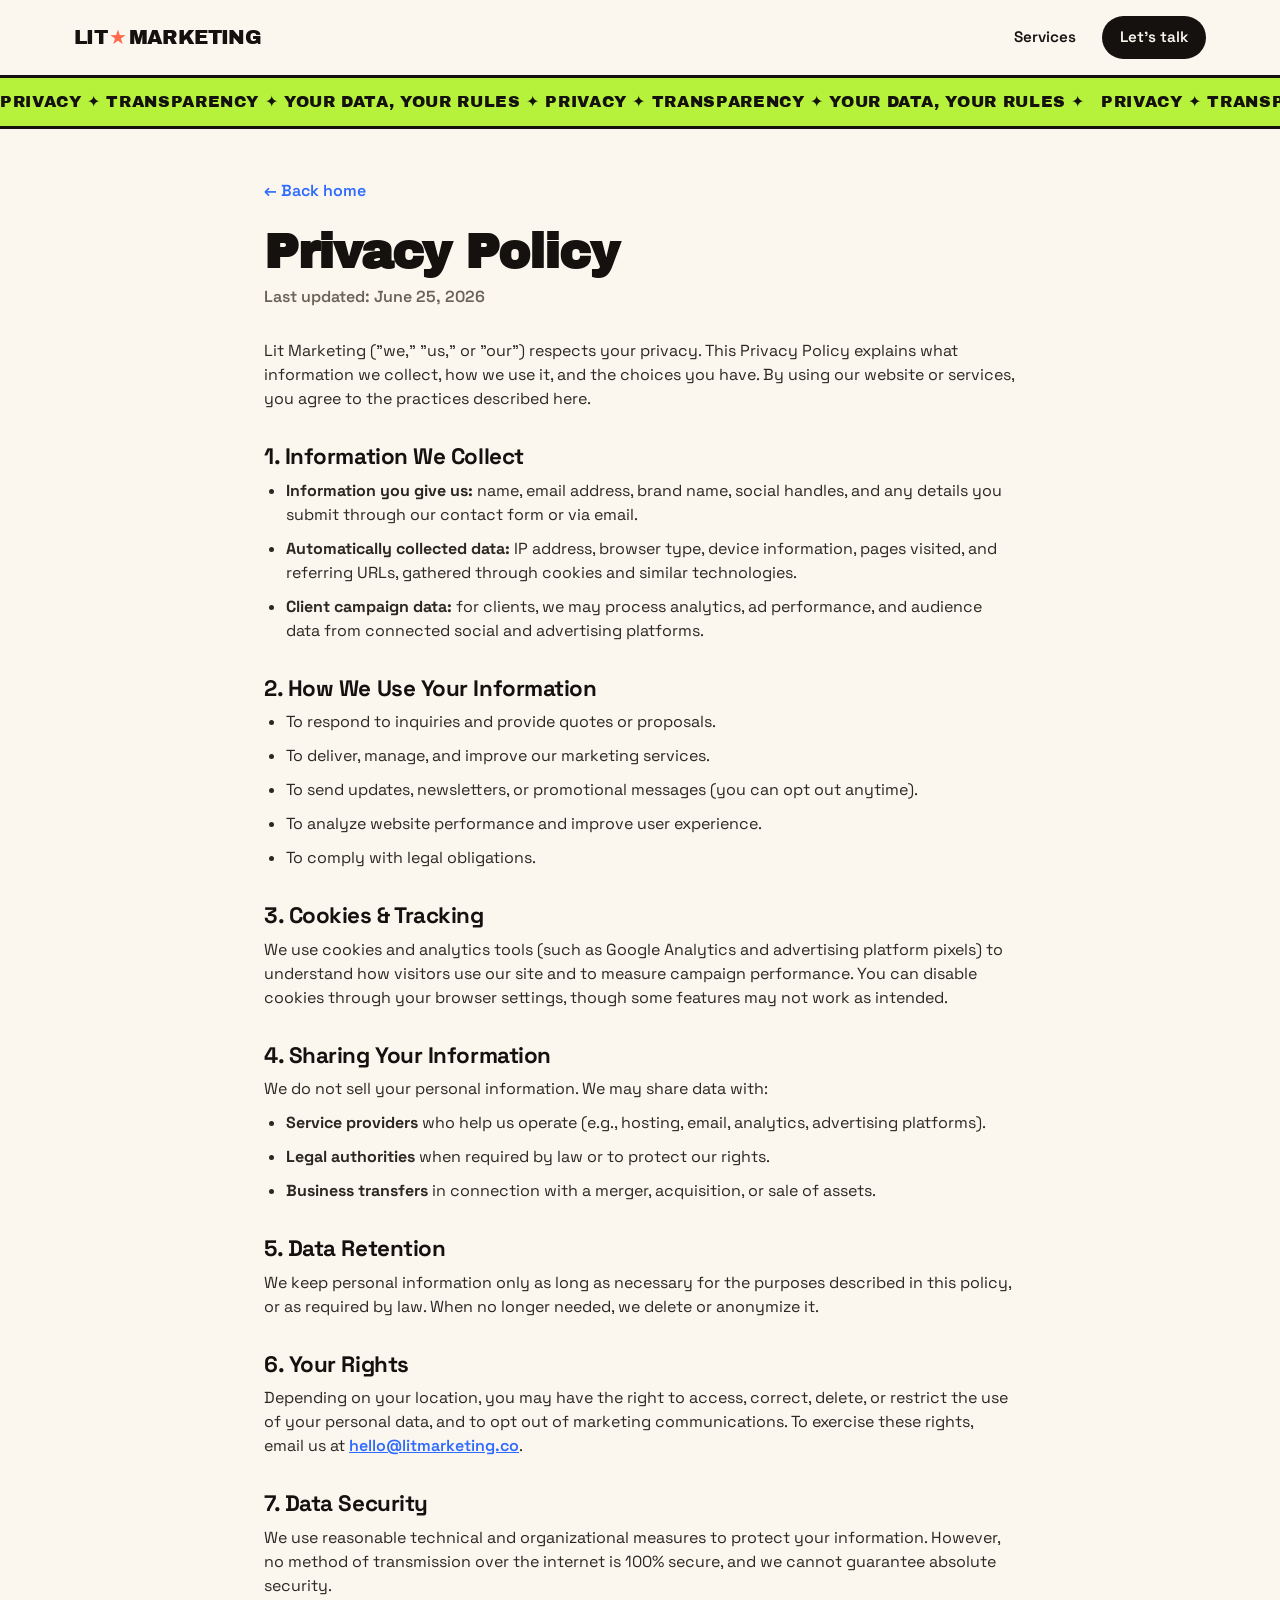
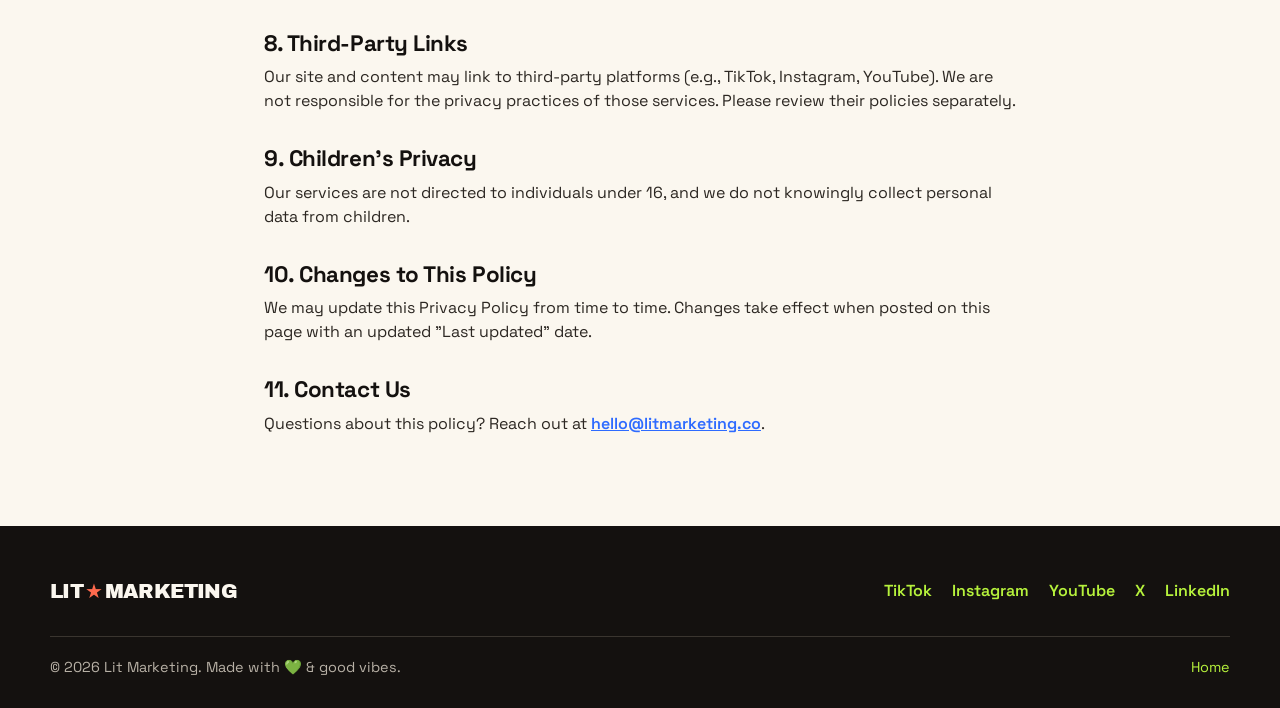
==== privacy.html @ 9ae71920 "Initial commit: Lit Marketing landing page + privacy policy" ====
<!DOCTYPE html>
<html lang="en">
<head>
  <meta charset="UTF-8" />
  <meta name="viewport" content="width=device-width, initial-scale=1.0" />
  <title>Privacy Policy — Lit Marketing</title>
  <meta name="description" content="How Lit Marketing collects, uses, and protects your data." />
  <link rel="preconnect" href="https://fonts.googleapis.com" />
  <link rel="preconnect" href="https://fonts.gstatic.com" crossorigin />
  <link href="https://fonts.googleapis.com/css2?family=Space+Grotesk:wght@400;500;600;700&family=Archivo+Black&display=swap" rel="stylesheet" />
  <link rel="stylesheet" href="styles.css" />
  <style>
    .legal { max-width: 800px; margin: 0 auto; padding: 50px 24px 80px; }
    .legal h1 { font-family: 'Archivo Black', sans-serif; font-size: clamp(2rem, 5vw, 3rem); }
    .legal .updated { color: var(--muted); font-weight: 600; margin: 8px 0 30px; }
    .legal h2 { font-size: 1.4rem; margin: 34px 0 10px; }
    .legal p, .legal li { color: #2c2722; margin-bottom: 10px; }
    .legal ul { padding-left: 22px; }
    .legal a { color: var(--blue); font-weight: 600; }
    .back { display: inline-block; margin-bottom: 24px; font-weight: 700; color: var(--ink); text-decoration: none; }
  </style>
</head>
<body>
  <header class="nav">
    <a href="index.html" class="logo">LIT<span>★</span>MARKETING</a>
    <nav class="nav-links">
      <a href="index.html#services">Services</a>
      <a href="index.html#contact" class="nav-cta">Let's talk</a>
    </nav>
  </header>

  <div class="marquee">
    <div class="marquee-track">
      <span>PRIVACY ✦ TRANSPARENCY ✦ YOUR DATA, YOUR RULES ✦ PRIVACY ✦ TRANSPARENCY ✦ YOUR DATA, YOUR RULES ✦ </span>
      <span>PRIVACY ✦ TRANSPARENCY ✦ YOUR DATA, YOUR RULES ✦ PRIVACY ✦ TRANSPARENCY ✦ YOUR DATA, YOUR RULES ✦ </span>
    </div>
  </div>

  <main class="legal">
    <a href="index.html" class="back">← Back home</a>
    <h1>Privacy Policy</h1>
    <p class="updated">Last updated: June 25, 2026</p>

    <p>Lit Marketing ("we," "us," or "our") respects your privacy. This Privacy Policy explains what information we collect, how we use it, and the choices you have. By using our website or services, you agree to the practices described here.</p>

    <h2>1. Information We Collect</h2>
    <ul>
      <li><strong>Information you give us:</strong> name, email address, brand name, social handles, and any details you submit through our contact form or via email.</li>
      <li><strong>Automatically collected data:</strong> IP address, browser type, device information, pages visited, and referring URLs, gathered through cookies and similar technologies.</li>
      <li><strong>Client campaign data:</strong> for clients, we may process analytics, ad performance, and audience data from connected social and advertising platforms.</li>
    </ul>

    <h2>2. How We Use Your Information</h2>
    <ul>
      <li>To respond to inquiries and provide quotes or proposals.</li>
      <li>To deliver, manage, and improve our marketing services.</li>
      <li>To send updates, newsletters, or promotional messages (you can opt out anytime).</li>
      <li>To analyze website performance and improve user experience.</li>
      <li>To comply with legal obligations.</li>
    </ul>

    <h2>3. Cookies & Tracking</h2>
    <p>We use cookies and analytics tools (such as Google Analytics and advertising platform pixels) to understand how visitors use our site and to measure campaign performance. You can disable cookies through your browser settings, though some features may not work as intended.</p>

    <h2>4. Sharing Your Information</h2>
    <p>We do not sell your personal information. We may share data with:</p>
    <ul>
      <li><strong>Service providers</strong> who help us operate (e.g., hosting, email, analytics, advertising platforms).</li>
      <li><strong>Legal authorities</strong> when required by law or to protect our rights.</li>
      <li><strong>Business transfers</strong> in connection with a merger, acquisition, or sale of assets.</li>
    </ul>

    <h2>5. Data Retention</h2>
    <p>We keep personal information only as long as necessary for the purposes described in this policy, or as required by law. When no longer needed, we delete or anonymize it.</p>

    <h2>6. Your Rights</h2>
    <p>Depending on your location, you may have the right to access, correct, delete, or restrict the use of your personal data, and to opt out of marketing communications. To exercise these rights, email us at <a href="mailto:hello@litmarketing.co">hello@litmarketing.co</a>.</p>

    <h2>7. Data Security</h2>
    <p>We use reasonable technical and organizational measures to protect your information. However, no method of transmission over the internet is 100% secure, and we cannot guarantee absolute security.</p>

    <h2>8. Third-Party Links</h2>
    <p>Our site and content may link to third-party platforms (e.g., TikTok, Instagram, YouTube). We are not responsible for the privacy practices of those services. Please review their policies separately.</p>

    <h2>9. Children's Privacy</h2>
    <p>Our services are not directed to individuals under 16, and we do not knowingly collect personal data from children.</p>

    <h2>10. Changes to This Policy</h2>
    <p>We may update this Privacy Policy from time to time. Changes take effect when posted on this page with an updated "Last updated" date.</p>

    <h2>11. Contact Us</h2>
    <p>Questions about this policy? Reach out at <a href="mailto:hello@litmarketing.co">hello@litmarketing.co</a>.</p>
  </main>

  <footer class="footer">
    <div class="footer-top">
      <a href="index.html" class="logo">LIT<span>★</span>MARKETING</a>
      <div class="socials">
        <a href="#">TikTok</a><a href="#">Instagram</a><a href="#">YouTube</a><a href="#">X</a><a href="#">LinkedIn</a>
      </div>
    </div>
    <div class="footer-bottom">
      <span>© 2026 Lit Marketing. Made with 💚 &amp; good vibes.</span>
      <a href="index.html">Home</a>
    </div>
  </footer>
</body>
</html>
---- styles.css ----
/* ===== LIT MARKETING — styles ===== */
:root {
  --cream: #FBF7EF;
  --ink: #14110F;
  --green: #B6F23C;   /* lime */
  --coral: #FF6A4D;   /* warm coral */
  --blue: #2E6BFF;    /* electric blue */
  --yellow: #FFD23F;  /* sun yellow */
  --teal: #0FB6A8;
  --muted: #6b6258;
  --radius: 22px;
  --shadow: 0 10px 0 var(--ink);
}

* { margin: 0; padding: 0; box-sizing: border-box; }
html { scroll-behavior: smooth; }
body {
  font-family: 'Space Grotesk', system-ui, sans-serif;
  background: var(--cream);
  color: var(--ink);
  line-height: 1.5;
  overflow-x: hidden;
}
h1, h2, h3 { line-height: 1.05; letter-spacing: -0.02em; }
.section { max-width: 1180px; margin: 0 auto; padding: 90px 24px; }
.eyebrow { font-weight: 700; color: var(--coral); text-transform: uppercase; letter-spacing: 0.08em; font-size: 0.85rem; }

/* ===== NAV ===== */
.nav {
  position: sticky; top: 0; z-index: 50;
  display: flex; align-items: center; justify-content: space-between;
  padding: 16px 24px; max-width: 1180px; margin: 0 auto;
  background: rgba(251,247,239,0.85); backdrop-filter: blur(8px);
}
.logo {
  font-family: 'Archivo Black', sans-serif; font-size: 1.25rem;
  text-decoration: none; color: var(--ink); letter-spacing: -0.03em;
}
.logo span { color: var(--coral); margin: 0 2px; }
.nav-links { display: flex; align-items: center; gap: 26px; }
.nav-links a { text-decoration: none; color: var(--ink); font-weight: 600; font-size: 0.95rem; }
.nav-links a:hover { color: var(--coral); }
.nav-cta {
  background: var(--ink); color: var(--cream) !important;
  padding: 10px 18px; border-radius: 999px;
}
.nav-cta:hover { background: var(--coral); }

/* ===== MARQUEE ===== */
.marquee { background: var(--green); border-top: 3px solid var(--ink); border-bottom: 3px solid var(--ink); overflow: hidden; padding: 12px 0; }
.marquee-track { display: flex; white-space: nowrap; animation: scroll 24s linear infinite; font-family: 'Archivo Black', sans-serif; font-size: 1rem; letter-spacing: 0.04em; }
.marquee-track span { padding-right: 1rem; }
@keyframes scroll { to { transform: translateX(-50%); } }

/* ===== HERO ===== */
.hero { max-width: 1000px; margin: 0 auto; padding: 70px 24px 50px; text-align: center; }
.hero-badge {
  display: inline-block; background: var(--yellow); border: 2px solid var(--ink);
  padding: 6px 16px; border-radius: 999px; font-weight: 700; font-size: 0.85rem;
  box-shadow: 4px 4px 0 var(--ink); margin-bottom: 26px;
}
.hero h1 { font-family: 'Archivo Black', sans-serif; font-size: clamp(2.6rem, 7vw, 5.4rem); }
.hl-green { background: var(--green); padding: 0 10px; border-radius: 10px; }
.hl-coral { color: var(--coral); }
.wink { color: var(--blue); }
.hero-sub { max-width: 620px; margin: 26px auto 0; font-size: 1.15rem; color: var(--muted); }
.hero-cta { display: flex; gap: 14px; justify-content: center; margin: 34px 0 50px; flex-wrap: wrap; }
.btn {
  display: inline-block; font-weight: 700; text-decoration: none;
  padding: 14px 26px; border-radius: 999px; border: 2px solid var(--ink);
  transition: transform 0.12s ease, box-shadow 0.12s ease; font-size: 1rem;
}
.btn:active { transform: translate(3px,3px); box-shadow: none !important; }
.btn-dark { background: var(--ink); color: var(--cream); box-shadow: 5px 5px 0 var(--coral); }
.btn-dark:hover { box-shadow: 7px 7px 0 var(--coral); transform: translate(-1px,-1px); }
.btn-ghost { background: var(--cream); color: var(--ink); box-shadow: 5px 5px 0 var(--ink); }
.btn-ghost:hover { box-shadow: 7px 7px 0 var(--ink); transform: translate(-1px,-1px); }
.hero-stats { display: flex; gap: 40px; justify-content: center; flex-wrap: wrap; }
.hero-stats div { display: flex; flex-direction: column; }
.hero-stats strong { font-family: 'Archivo Black', sans-serif; font-size: 1.8rem; }
.hero-stats span { color: var(--muted); font-size: 0.9rem; }

/* ===== LOGOS ===== */
.logos { text-align: center; padding: 20px 24px 10px; }
.logos > span { text-transform: uppercase; letter-spacing: 0.15em; font-size: 0.75rem; color: var(--muted); font-weight: 700; }
.logo-row { display: flex; gap: 30px; justify-content: center; flex-wrap: wrap; margin-top: 12px; opacity: 0.7; }
.logo-row b { font-family: 'Archivo Black', sans-serif; font-size: 1.05rem; }

/* ===== SECTION HEAD ===== */
.section-head { max-width: 700px; margin: 0 auto 50px; text-align: center; }
.section-head h2 { font-family: 'Archivo Black', sans-serif; font-size: clamp(2rem, 5vw, 3.2rem); margin: 12px 0; }
.section-head p { color: var(--muted); font-size: 1.1rem; }

/* ===== CARDS ===== */
.cards { display: grid; grid-template-columns: repeat(4, 1fr); gap: 20px; }
.card {
  border: 2px solid var(--ink); border-radius: var(--radius); padding: 26px 22px;
  box-shadow: 6px 6px 0 var(--ink); transition: transform 0.15s ease, box-shadow 0.15s ease;
}
.card:hover { transform: translate(-2px,-2px); box-shadow: 9px 9px 0 var(--ink); }
.card-emoji { font-size: 2rem; margin-bottom: 10px; }
.card h3 { font-size: 1.2rem; margin-bottom: 8px; }
.card p { font-size: 0.95rem; color: #2c2722; }
.c-green { background: var(--green); }
.c-coral { background: var(--coral); color: #fff; }
.c-coral p { color: #fff4f1; }
.c-blue { background: var(--blue); color: #fff; }
.c-blue p { color: #eef2ff; }
.c-yellow { background: var(--yellow); }

/* ===== WORK / RESULTS ===== */
.work { background: var(--ink); color: var(--cream); max-width: none; }
.work .section-head h2 { color: var(--cream); }
.result-grid { max-width: 1180px; margin: 0 auto; display: grid; grid-template-columns: repeat(4,1fr); gap: 20px; }
.result { border: 2px solid var(--green); border-radius: var(--radius); padding: 28px 22px; }
.result strong { font-family: 'Archivo Black', sans-serif; font-size: 2.6rem; color: var(--green); display: block; }
.result span { color: #d8d2c8; font-size: 0.95rem; }

/* ===== STEPS ===== */
.steps { display: grid; grid-template-columns: repeat(4,1fr); gap: 20px; }
.step { border-bottom: 3px solid var(--ink); padding: 18px 10px 22px; }
.step-num { font-family: 'Archivo Black', sans-serif; font-size: 2.2rem; color: var(--coral); }
.step h3 { margin: 10px 0 6px; font-size: 1.25rem; }
.step p { color: var(--muted); font-size: 0.95rem; }

/* ===== TESTIMONIALS ===== */
.quotes { display: grid; grid-template-columns: repeat(3,1fr); gap: 20px; }
.quotes blockquote {
  border: 2px solid var(--ink); border-radius: var(--radius); padding: 26px;
  font-size: 1.1rem; font-weight: 600; box-shadow: 6px 6px 0 var(--ink);
}
.quotes cite { display: block; margin-top: 16px; font-size: 0.9rem; font-weight: 500; font-style: normal; opacity: 0.75; }
.q-green { background: var(--green); }
.q-coral { background: var(--coral); color: #fff; }
.q-blue { background: var(--blue); color: #fff; }

/* ===== CTA BANNER ===== */
.cta-banner {
  max-width: 760px; margin: 40px auto 90px; padding: 50px 30px; text-align: center;
  background: var(--green); border: 3px solid var(--ink); border-radius: 30px;
  box-shadow: 12px 12px 0 var(--ink);
}
.cta-banner h2 { font-family: 'Archivo Black', sans-serif; font-size: clamp(1.8rem, 4vw, 2.6rem); }
.cta-banner > p { max-width: 520px; margin: 14px auto 28px; font-weight: 500; }
.contact-form { display: grid; gap: 12px; max-width: 460px; margin: 0 auto; text-align: left; }
.contact-form input, .contact-form textarea {
  border: 2px solid var(--ink); border-radius: 14px; padding: 13px 16px;
  font-family: inherit; font-size: 1rem; background: var(--cream); resize: vertical;
}
.contact-form input:focus, .contact-form textarea:focus { outline: 3px solid var(--blue); }
.contact-form .btn-dark { box-shadow: 5px 5px 0 var(--coral); cursor: pointer; }
.thanks { display: none; text-align: center; font-weight: 700; color: var(--ink); }
.email-direct { display: inline-block; margin-top: 22px; font-weight: 700; color: var(--ink); }

/* ===== FOOTER ===== */
.footer { background: var(--ink); color: var(--cream); padding: 50px 24px 30px; }
.footer-top, .footer-bottom { max-width: 1180px; margin: 0 auto; display: flex; align-items: center; justify-content: space-between; flex-wrap: wrap; gap: 16px; }
.footer .logo { color: var(--cream); }
.socials { display: flex; gap: 20px; flex-wrap: wrap; }
.socials a { color: var(--green); text-decoration: none; font-weight: 600; }
.socials a:hover { color: var(--coral); }
.footer-bottom { margin-top: 30px; padding-top: 20px; border-top: 1px solid #3a352f; font-size: 0.9rem; color: #b8b1a6; }
.footer-bottom a { color: var(--green); text-decoration: none; }

/* ===== RESPONSIVE ===== */
@media (max-width: 900px) {
  .cards, .result-grid, .steps { grid-template-columns: repeat(2,1fr); }
  .quotes { grid-template-columns: 1fr; }
  .nav-links { gap: 14px; }
  .nav-links a:not(.nav-cta) { display: none; }
}
@media (max-width: 540px) {
  .cards, .result-grid, .steps { grid-template-columns: 1fr; }
  .hero-stats { gap: 24px; }
}
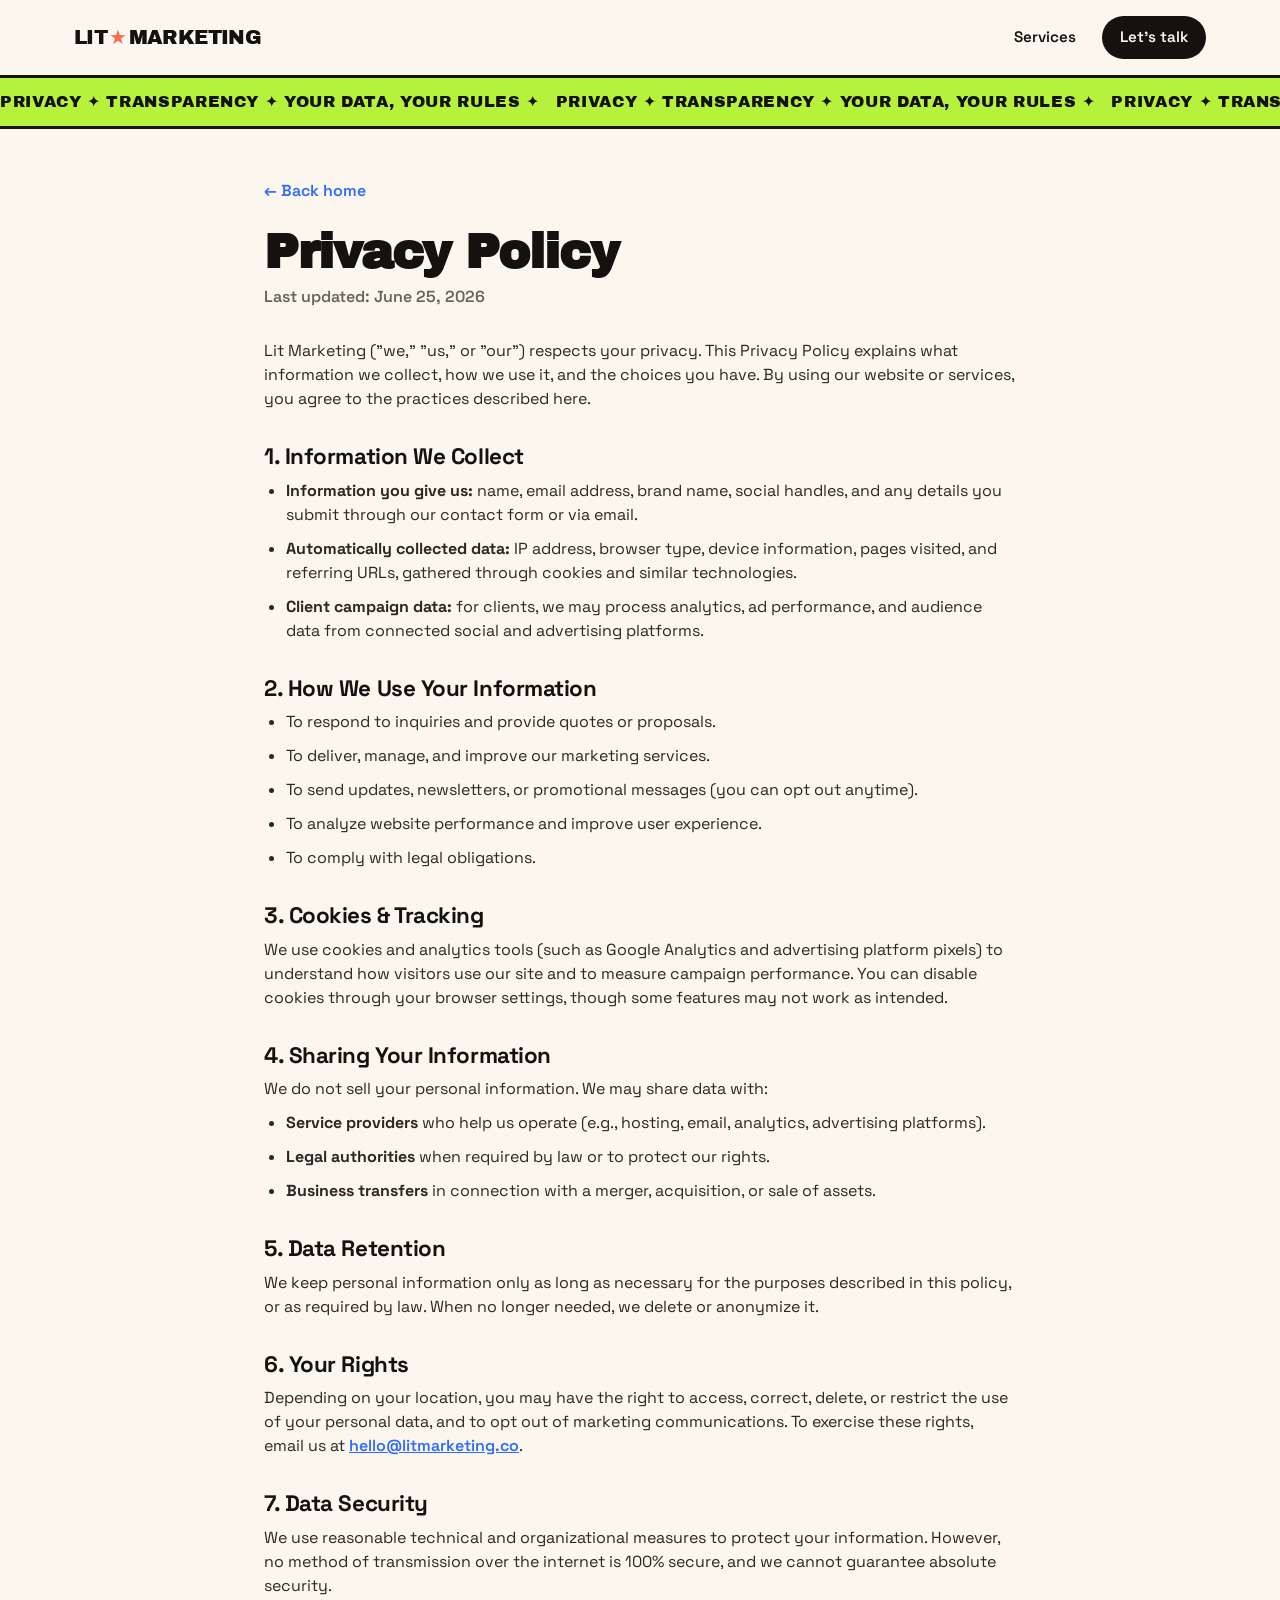
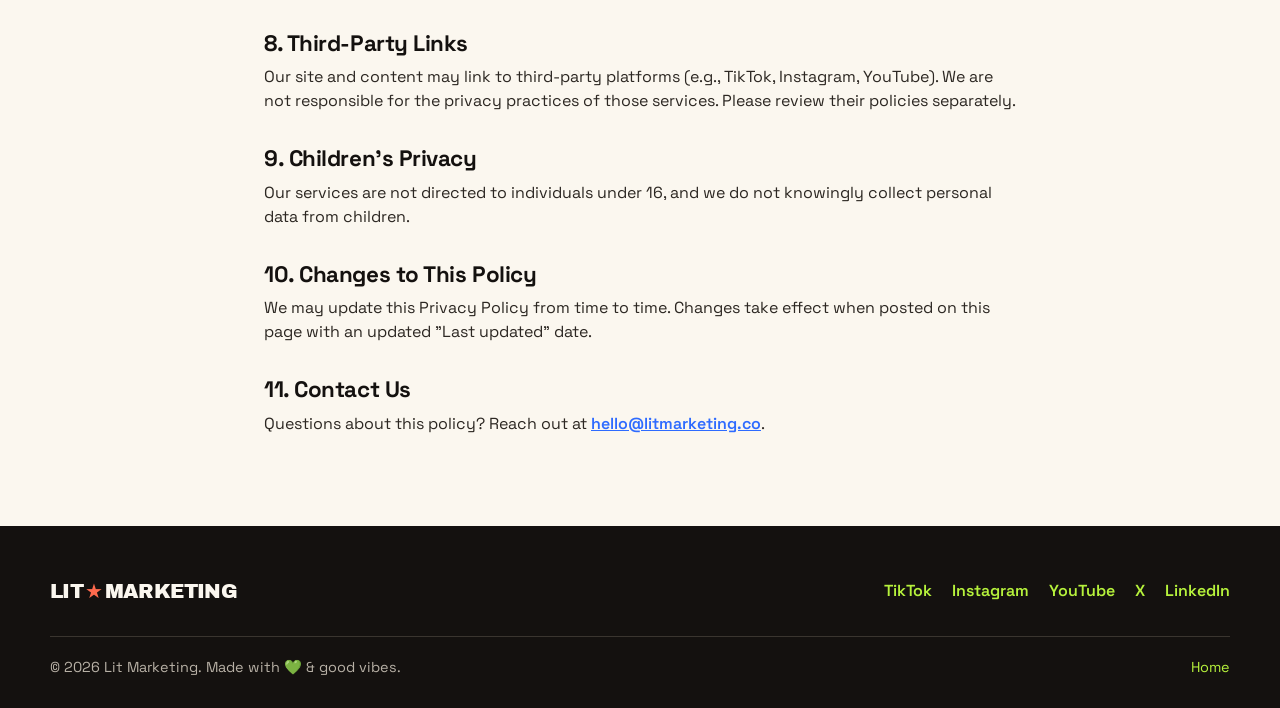
==== commit 7c73eb1d: "Fix marquee leaving empty space — repeat content to fill viewport" ====
--- a/privacy.html
+++ b/privacy.html
@@ -31,8 +31,12 @@
 
   <div class="marquee">
     <div class="marquee-track">
-      <span>PRIVACY ✦ TRANSPARENCY ✦ YOUR DATA, YOUR RULES ✦ PRIVACY ✦ TRANSPARENCY ✦ YOUR DATA, YOUR RULES ✦ </span>
-      <span>PRIVACY ✦ TRANSPARENCY ✦ YOUR DATA, YOUR RULES ✦ PRIVACY ✦ TRANSPARENCY ✦ YOUR DATA, YOUR RULES ✦ </span>
+      <span>PRIVACY ✦ TRANSPARENCY ✦ YOUR DATA, YOUR RULES ✦ </span>
+      <span>PRIVACY ✦ TRANSPARENCY ✦ YOUR DATA, YOUR RULES ✦ </span>
+      <span>PRIVACY ✦ TRANSPARENCY ✦ YOUR DATA, YOUR RULES ✦ </span>
+      <span>PRIVACY ✦ TRANSPARENCY ✦ YOUR DATA, YOUR RULES ✦ </span>
+      <span>PRIVACY ✦ TRANSPARENCY ✦ YOUR DATA, YOUR RULES ✦ </span>
+      <span>PRIVACY ✦ TRANSPARENCY ✦ YOUR DATA, YOUR RULES ✦ </span>
     </div>
   </div>
 
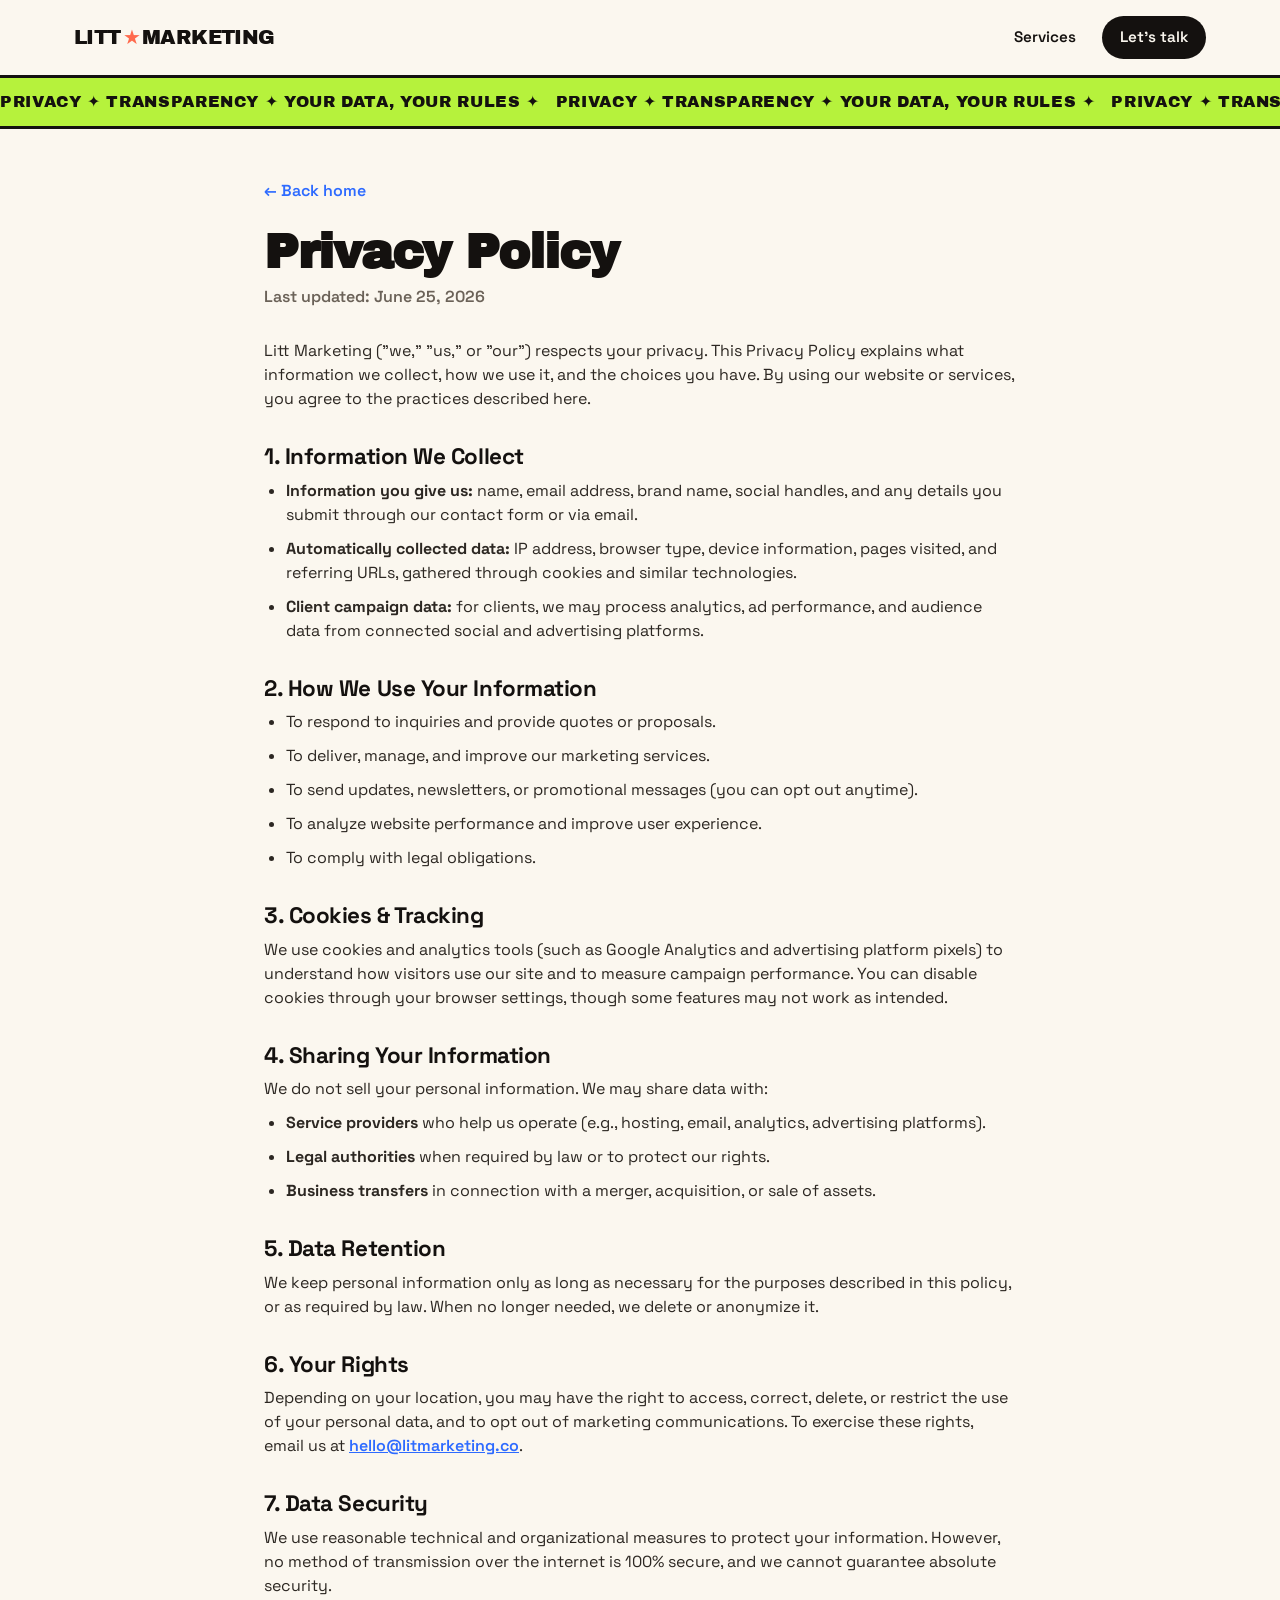
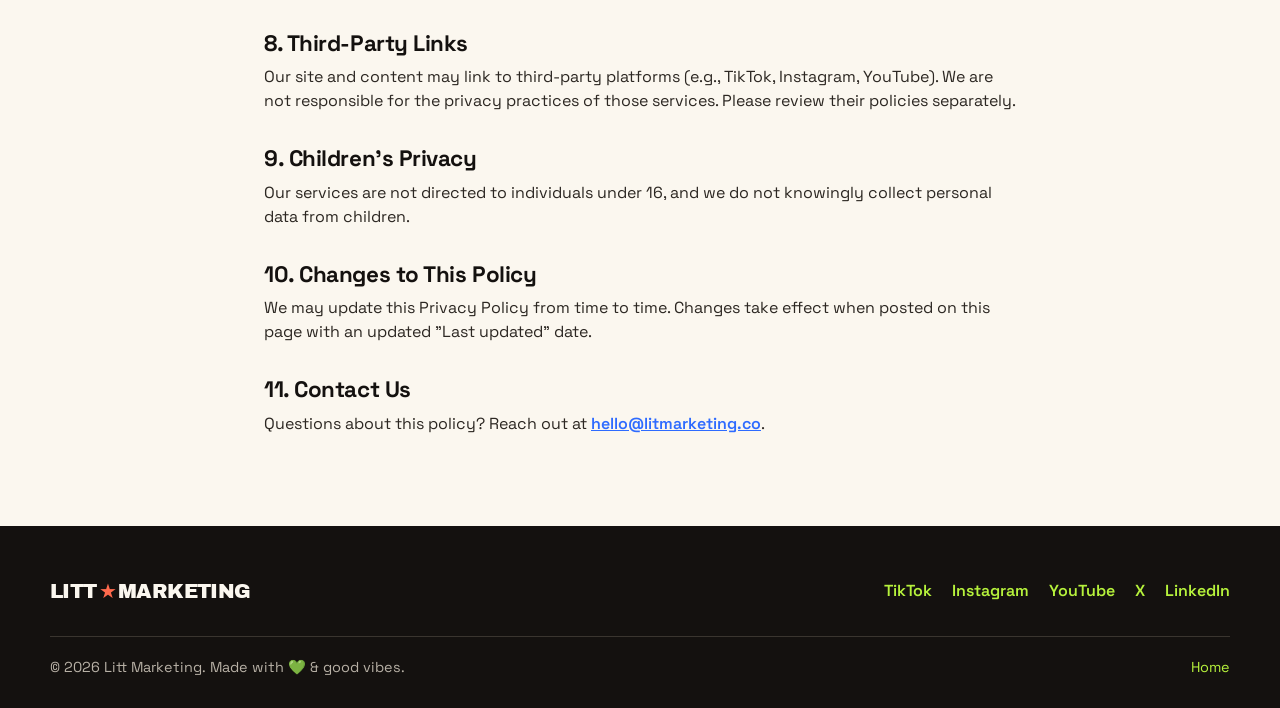
==== commit 259bef18: "Rename brand to Litt Marketing" ====
--- a/privacy.html
+++ b/privacy.html
@@ -3,8 +3,8 @@
 <head>
   <meta charset="UTF-8" />
   <meta name="viewport" content="width=device-width, initial-scale=1.0" />
-  <title>Privacy Policy — Lit Marketing</title>
-  <meta name="description" content="How Lit Marketing collects, uses, and protects your data." />
+  <title>Privacy Policy — Litt Marketing</title>
+  <meta name="description" content="How Litt Marketing collects, uses, and protects your data." />
   <link rel="preconnect" href="https://fonts.googleapis.com" />
   <link rel="preconnect" href="https://fonts.gstatic.com" crossorigin />
   <link href="https://fonts.googleapis.com/css2?family=Space+Grotesk:wght@400;500;600;700&family=Archivo+Black&display=swap" rel="stylesheet" />
@@ -22,7 +22,7 @@
 </head>
 <body>
   <header class="nav">
-    <a href="index.html" class="logo">LIT<span>★</span>MARKETING</a>
+    <a href="index.html" class="logo">LITT<span>★</span>MARKETING</a>
     <nav class="nav-links">
       <a href="index.html#services">Services</a>
       <a href="index.html#contact" class="nav-cta">Let's talk</a>
@@ -45,7 +45,7 @@
     <h1>Privacy Policy</h1>
     <p class="updated">Last updated: June 25, 2026</p>
 
-    <p>Lit Marketing ("we," "us," or "our") respects your privacy. This Privacy Policy explains what information we collect, how we use it, and the choices you have. By using our website or services, you agree to the practices described here.</p>
+    <p>Litt Marketing ("we," "us," or "our") respects your privacy. This Privacy Policy explains what information we collect, how we use it, and the choices you have. By using our website or services, you agree to the practices described here.</p>
 
     <h2>1. Information We Collect</h2>
     <ul>
@@ -98,13 +98,13 @@
 
   <footer class="footer">
     <div class="footer-top">
-      <a href="index.html" class="logo">LIT<span>★</span>MARKETING</a>
+      <a href="index.html" class="logo">LITT<span>★</span>MARKETING</a>
       <div class="socials">
         <a href="#">TikTok</a><a href="#">Instagram</a><a href="#">YouTube</a><a href="#">X</a><a href="#">LinkedIn</a>
       </div>
     </div>
     <div class="footer-bottom">
-      <span>© 2026 Lit Marketing. Made with 💚 &amp; good vibes.</span>
+      <span>© 2026 Litt Marketing. Made with 💚 &amp; good vibes.</span>
       <a href="index.html">Home</a>
     </div>
   </footer>
